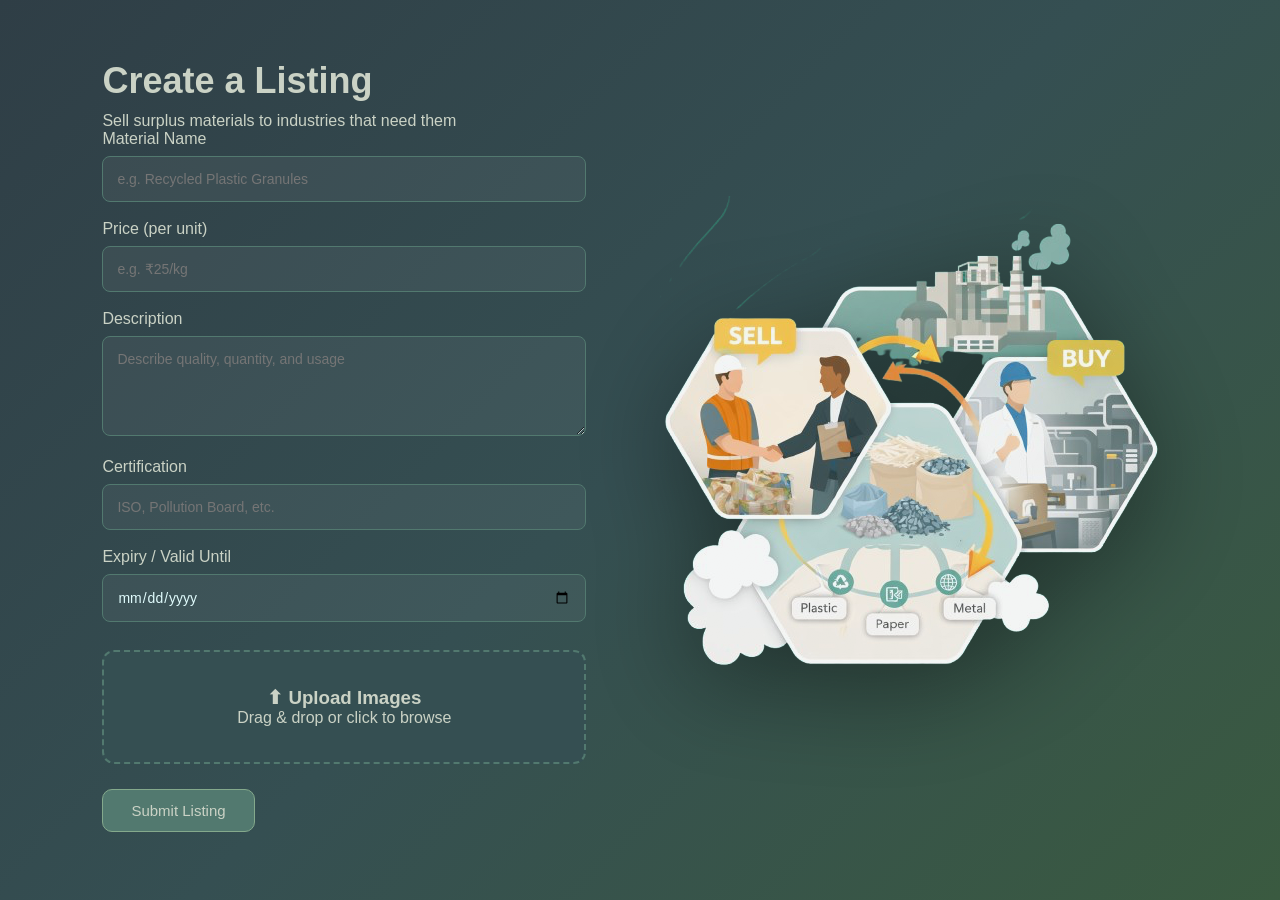
==== index.html @ 097c0a7c "Add files via upload" ====
<!DOCTYPE html>
<html lang="en">
<head>
    <meta charset="UTF-8">
    <title>Create Listing</title>
    <link rel="stylesheet" href="stylesheets.css">
</head>

<body>

    <!-- 🌿 MAIN PAGE LAYOUT STARTS HERE -->
    <div class="container">

        <!-- LEFT SIDE — FORM -->
        <div class="form-section">
            <h1>Create a Listing</h1>
            <p>Sell surplus materials to industries that need them</p>

            <!-- Your existing form fields go here -->
            <label>Material Name</label>
            <input type="text" placeholder="e.g. Recycled Plastic Granules">

            <label>Price (per unit)</label>
            <input type="text" placeholder="e.g. ₹25/kg">

            <label>Description</label>
            <textarea placeholder="Describe quality, quantity, and usage"></textarea>

            <label>Certification</label>
            <input type="text" placeholder="ISO, Pollution Board, etc.">

            <label>Expiry / Valid Until</label>
            <input type="date">

            <div class="upload-box">
                <label for="imageUpload">
                    <h3>⬆ Upload Images</h3>
                    <p>Drag & drop or click to browse</p>
                </label>
                <input type="file" id="imageUpload" multiple>
            </div>

            <button class="submit-btn">Submit Listing</button>

        </div>


        <!-- RIGHT SIDE — ILLUSTRATION -->
        <div class="image-section">
            <img src="graphic.png" alt="Buy and Sell Materials">
        </div>

    </div>
    <!-- 🌿 MAIN PAGE LAYOUT ENDS HERE -->

</body>
</html>
---- stylesheets.css ----
* {
    box-sizing: border-box;
    margin: 0;
    padding: 0;
    font-family: 'Poppins', sans-serif;
}

body {
    margin: 0;
    font-family: 'Poppins', sans-serif;
    background: linear-gradient(135deg, #2F3E46, #354F52, #3A5A40);
    min-height: 100vh;
}


/* SPLIT SCREEN */
.page {
    display: flex;
    height: 100vh;
}
.container {
    display: flex;
    align-items: center;
    justify-content: space-between;
    padding: 60px 8%;
    gap: 40px;
}


/* LEFT SIDE FORM */
.left-panel {
    width: 50%;
    padding: 60px 80px;
    overflow-y: auto;
     background: transparent; /* important */
}

/* RIGHT SIDE IMAGE */
.right-panel {
    width: 50%;
    display: flex;
    justify-content: center;
    align-items: center;
     background: transparent; /* important */
}

.right-panel img {
    max-width: 80%;
    height: auto;
}

/* HEADINGS */
h1 {
    font-size: 36px;
    margin-bottom: 10px;
}

.subtitle {
    font-size: 15px;
    color: #84A98C;
    margin-bottom: 35px;
}

/* FORM */
.form-section {
    width: 45%;
    color: #CAD2C5;
}

.form-section input,
.form-section textarea {
    width: 100%;
    padding: 14px;
    margin-top: 8px;
    margin-bottom: 18px;
    border-radius: 8px;
    border: 1px solid #52796F;
    background: rgba(255,255,255,0.05);
    color: #E0FBFC;
    outline: none;
}


label {
    margin-bottom: 6px;
    font-weight: 500;
}

input,
textarea {
    padding: 12px;
    border-radius: 8px;
    border: 1px solid #52796F;
    background: #2F3E46;
    color: #CAD2C5;
    font-size: 14px;
}

textarea {
    min-height: 100px;
}

input:focus,
textarea:focus {
    border-color: #84A98C;
    outline: none;
}

/* UPLOAD BOX */
.upload-box {
    margin-top: 10px;
    border: 2px dashed #52796F;
    border-radius: 12px;
    padding: 35px;
    text-align: center;
    cursor: pointer;
    background: #354F52;
    position: relative;
}

.upload-box input[type="file"] {
    display: none; /* THIS removes the broken browser UI */
}

.upload-box .arrow {
    font-size: 28px;
    color: #84A98C;
    margin-bottom: 6px;
}


.arrow {
    font-size: 32px;
    margin-bottom: 6px;
    color: #84A98C;
}

.upload-box input {
    display: none;
}

/* BUTTON */
.submit-btn {
    margin-top: 20px;
    padding: 8px 20px;
    border-radius: 6px;
    border: 1px solid #84A98C;
    background: transparent;
    color: #CAD2C5;
    cursor: pointer;
}

.submit-btn {
    margin-top: 25px;
    padding: 12px 28px;
    background-color: #52796F;
    color: #CAD2C5;
    border: 1px solid #84A98C;
    border-radius: 10px;
    font-size: 15px;
    font-weight: 500;
    cursor: pointer;
    transition: all 0.3s ease;
}

.submit-btn:hover {
    background-color: #354F52;
    border-color: #CAD2C5;
    transform: translateY(-2px);
}

.submit-btn:active {
    transform: translateY(0);
}

.image-section {
    width: 50%;
    display: flex;
    justify-content: center;
    align-items: center;
}

.image-section img {
    max-width: 100%;
    height: auto;
    filter: drop-shadow(0 25px 50px rgba(0,0,0,0.4));
    opacity: 0.95;
}
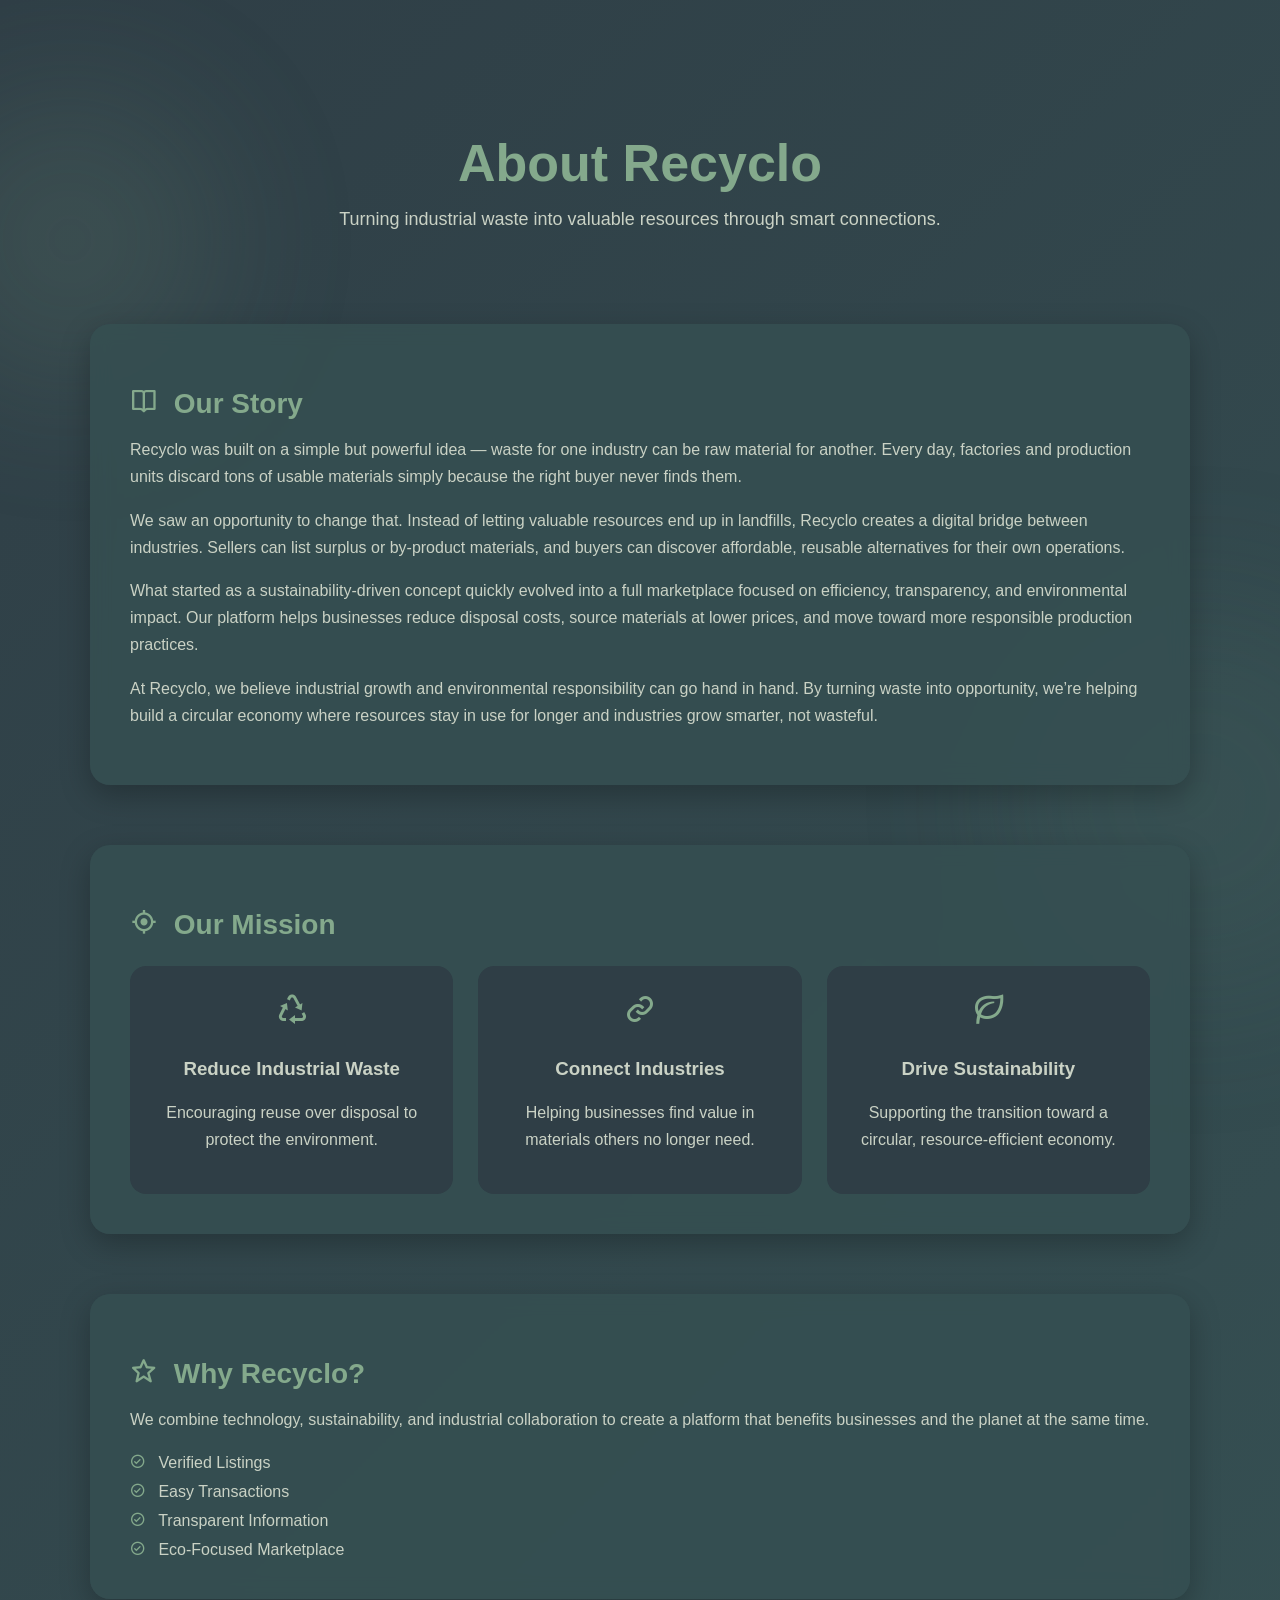
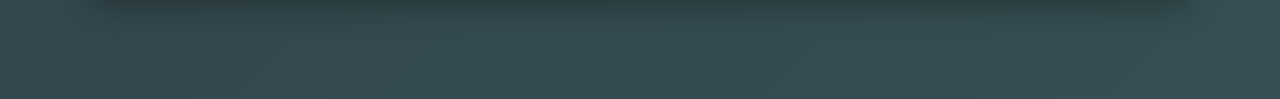
==== commit 3da0b921: "Add files via upload" ====
--- a/index.html
+++ b/index.html
@@ -2,56 +2,106 @@
 <html lang="en">
 <head>
     <meta charset="UTF-8">
-    <title>Create Listing</title>
-    <link rel="stylesheet" href="stylesheets.css">
+    <title>About Us | Recyclo</title>
+    <meta name="viewport" content="width=device-width, initial-scale=1.0">
+
+    <!-- Icons -->
+    <link href="https://unpkg.com/boxicons@2.1.4/css/boxicons.min.css" rel="stylesheet">
+
+    <!-- CSS -->
+    <link rel="stylesheet" href="stylesheet.css">
 </head>
 
 <body>
 
-    <!-- 🌿 MAIN PAGE LAYOUT STARTS HERE -->
-    <div class="container">
+    <!-- Floating Background Shapes -->
+    <div class="bg-shape shape1"></div>
+    <div class="bg-shape shape2"></div>
 
-        <!-- LEFT SIDE — FORM -->
-        <div class="form-section">
-            <h1>Create a Listing</h1>
-            <p>Sell surplus materials to industries that need them</p>
+    <!-- HERO -->
+    <section class="about-hero">
+        <h1>About Recyclo</h1>
+        <p>Turning industrial waste into valuable resources through smart connections.</p>
+    </section>
 
-            <!-- Your existing form fields go here -->
-            <label>Material Name</label>
-            <input type="text" placeholder="e.g. Recycled Plastic Granules">
+    <!-- MAIN CONTENT -->
+    <div class="about-container">
 
-            <label>Price (per unit)</label>
-            <input type="text" placeholder="e.g. ₹25/kg">
+        <!-- OUR STORY -->
+        <div class="about-section fade-in">
+    <h2><i class='bx bx-book-open'></i> Our Story</h2>
 
-            <label>Description</label>
-            <textarea placeholder="Describe quality, quantity, and usage"></textarea>
+    <p>
+        Recyclo was built on a simple but powerful idea — waste for one industry can 
+        be raw material for another. Every day, factories and production units discard 
+        tons of usable materials simply because the right buyer never finds them.
+    </p>
 
-            <label>Certification</label>
-            <input type="text" placeholder="ISO, Pollution Board, etc.">
+    <p>
+        We saw an opportunity to change that. Instead of letting valuable resources 
+        end up in landfills, Recyclo creates a digital bridge between industries. 
+        Sellers can list surplus or by-product materials, and buyers can discover 
+        affordable, reusable alternatives for their own operations.
+    </p>
 
-            <label>Expiry / Valid Until</label>
-            <input type="date">
+    <p>
+        What started as a sustainability-driven concept quickly evolved into a 
+        full marketplace focused on efficiency, transparency, and environmental impact. 
+        Our platform helps businesses reduce disposal costs, source materials at lower 
+        prices, and move toward more responsible production practices.
+    </p>
 
-            <div class="upload-box">
-                <label for="imageUpload">
-                    <h3>⬆ Upload Images</h3>
-                    <p>Drag & drop or click to browse</p>
-                </label>
-                <input type="file" id="imageUpload" multiple>
+    <p>
+        At Recyclo, we believe industrial growth and environmental responsibility 
+        can go hand in hand. By turning waste into opportunity, we’re helping build 
+        a circular economy where resources stay in use for longer and industries 
+        grow smarter, not wasteful.
+    </p>
+</div>
+
+
+        <!-- OUR MISSION -->
+        <div class="about-section fade-in delay">
+            <h2><i class='bx bx-target-lock'></i> Our Mission</h2>
+
+            <div class="mission-grid">
+                <div class="mission-card">
+                    <i class='bx bx-recycle'></i>
+                    <h3>Reduce Industrial Waste</h3>
+                    <p>Encouraging reuse over disposal to protect the environment.</p>
+                </div>
+
+                <div class="mission-card">
+                    <i class='bx bx-link'></i>
+                    <h3>Connect Industries</h3>
+                    <p>Helping businesses find value in materials others no longer need.</p>
+                </div>
+
+                <div class="mission-card">
+                    <i class='bx bx-leaf'></i>
+                    <h3>Drive Sustainability</h3>
+                    <p>Supporting the transition toward a circular, resource-efficient economy.</p>
+                </div>
             </div>
-
-            <button class="submit-btn">Submit Listing</button>
-
         </div>
 
+        <!-- WHY RECYClO -->
+        <div class="about-section fade-in delay2">
+            <h2><i class='bx bx-star'></i> Why Recyclo?</h2>
+            <p>
+                We combine technology, sustainability, and industrial collaboration to create 
+                a platform that benefits businesses and the planet at the same time.
+            </p>
 
-        <!-- RIGHT SIDE — ILLUSTRATION -->
-        <div class="image-section">
-            <img src="graphic.png" alt="Buy and Sell Materials">
+            <div class="features">
+                <div><i class='bx bx-check-circle'></i> Verified Listings</div>
+                <div><i class='bx bx-check-circle'></i> Easy Transactions</div>
+                <div><i class='bx bx-check-circle'></i> Transparent Information</div>
+                <div><i class='bx bx-check-circle'></i> Eco-Focused Marketplace</div>
+            </div>
         </div>
 
     </div>
-    <!-- 🌿 MAIN PAGE LAYOUT ENDS HERE -->
 
 </body>
 </html>
--- a/stylesheet.css
+++ b/stylesheet.css
@@ -0,0 +1,165 @@
+body {
+    margin: 0;
+    font-family: 'Segoe UI', sans-serif;
+    background: linear-gradient(135deg, #2F3E46, #354F52);
+    color: #CAD2C5;
+    overflow-x: hidden;
+}
+
+/* FLOATING BACKGROUND SHAPES */
+.bg-shape {
+    position: fixed;
+    border-radius: 50%;
+    filter: blur(80px);
+    opacity: 0.15;
+    z-index: 0;
+    animation: float 12s infinite ease-in-out alternate;
+}
+
+.shape1 {
+    width: 300px;
+    height: 300px;
+    background: #84A98C;
+    top: 10%;
+    left: -80px;
+}
+
+.shape2 {
+    width: 400px;
+    height: 400px;
+    background: #52796F;
+    bottom: -100px;
+    right: -120px;
+    animation-delay: 4s;
+}
+
+@keyframes float {
+    from { transform: translateY(0px); }
+    to { transform: translateY(40px); }
+}
+
+/* HERO */
+.about-hero {
+    text-align: center;
+    padding: 90px 20px 50px;
+    position: relative;
+    z-index: 1;
+}
+
+.about-hero h1 {
+    font-size: 52px;
+    color: #84A98C;
+    margin-bottom: 12px;
+}
+
+.about-hero p {
+    font-size: 18px;
+    max-width: 700px;
+    margin: auto;
+    line-height: 1.6;
+}
+
+/* CONTAINER */
+.about-container {
+    max-width: 1100px;
+    margin: auto;
+    padding: 40px 20px 100px;
+    display: grid;
+    gap: 60px;
+    position: relative;
+    z-index: 1;
+}
+
+/* SECTIONS */
+.about-section {
+    background-color: rgba(53, 79, 82, 0.85);
+    padding: 40px;
+    border-radius: 20px;
+    box-shadow: 0 10px 30px rgba(0,0,0,0.25);
+    backdrop-filter: blur(10px);
+    transition: transform 0.3s ease, box-shadow 0.3s ease;
+}
+
+.about-section:hover {
+    transform: translateY(-5px);
+    box-shadow: 0 15px 40px rgba(0,0,0,0.35);
+}
+
+.about-section h2 {
+    color: #84A98C;
+    margin-bottom: 15px;
+    font-size: 28px;
+}
+
+.about-section h2 i {
+    margin-right: 8px;
+}
+
+.about-section p {
+    line-height: 1.7;
+    font-size: 16px;
+}
+
+/* MISSION GRID */
+.mission-grid {
+    display: grid;
+    grid-template-columns: repeat(3, 1fr);
+    gap: 25px;
+    margin-top: 25px;
+}
+
+.mission-card {
+    background: #2F3E46;
+    padding: 25px;
+    border-radius: 16px;
+    text-align: center;
+    transition: transform 0.25s ease, box-shadow 0.25s ease;
+}
+
+.mission-card:hover {
+    transform: translateY(-6px);
+    box-shadow: 0 10px 25px rgba(0,0,0,0.3);
+}
+
+.mission-card i {
+    font-size: 36px;
+    color: #84A98C;
+    margin-bottom: 12px;
+}
+
+/* FEATURES LIST */
+.features {
+    margin-top: 20px;
+    display: grid;
+    gap: 10px;
+    font-size: 16px;
+}
+
+.features i {
+    color: #84A98C;
+    margin-right: 8px;
+}
+
+/* FADE-IN ANIMATIONS */
+.fade-in {
+    opacity: 0;
+    transform: translateY(30px);
+    animation: fadeInUp 1s forwards;
+}
+
+.delay { animation-delay: 0.3s; }
+.delay2 { animation-delay: 0.6s; }
+
+@keyframes fadeInUp {
+    to {
+        opacity: 1;
+        transform: translateY(0);
+    }
+}
+
+/* RESPONSIVE */
+@media (max-width: 900px) {
+    .mission-grid {
+        grid-template-columns: 1fr;
+    }
+}
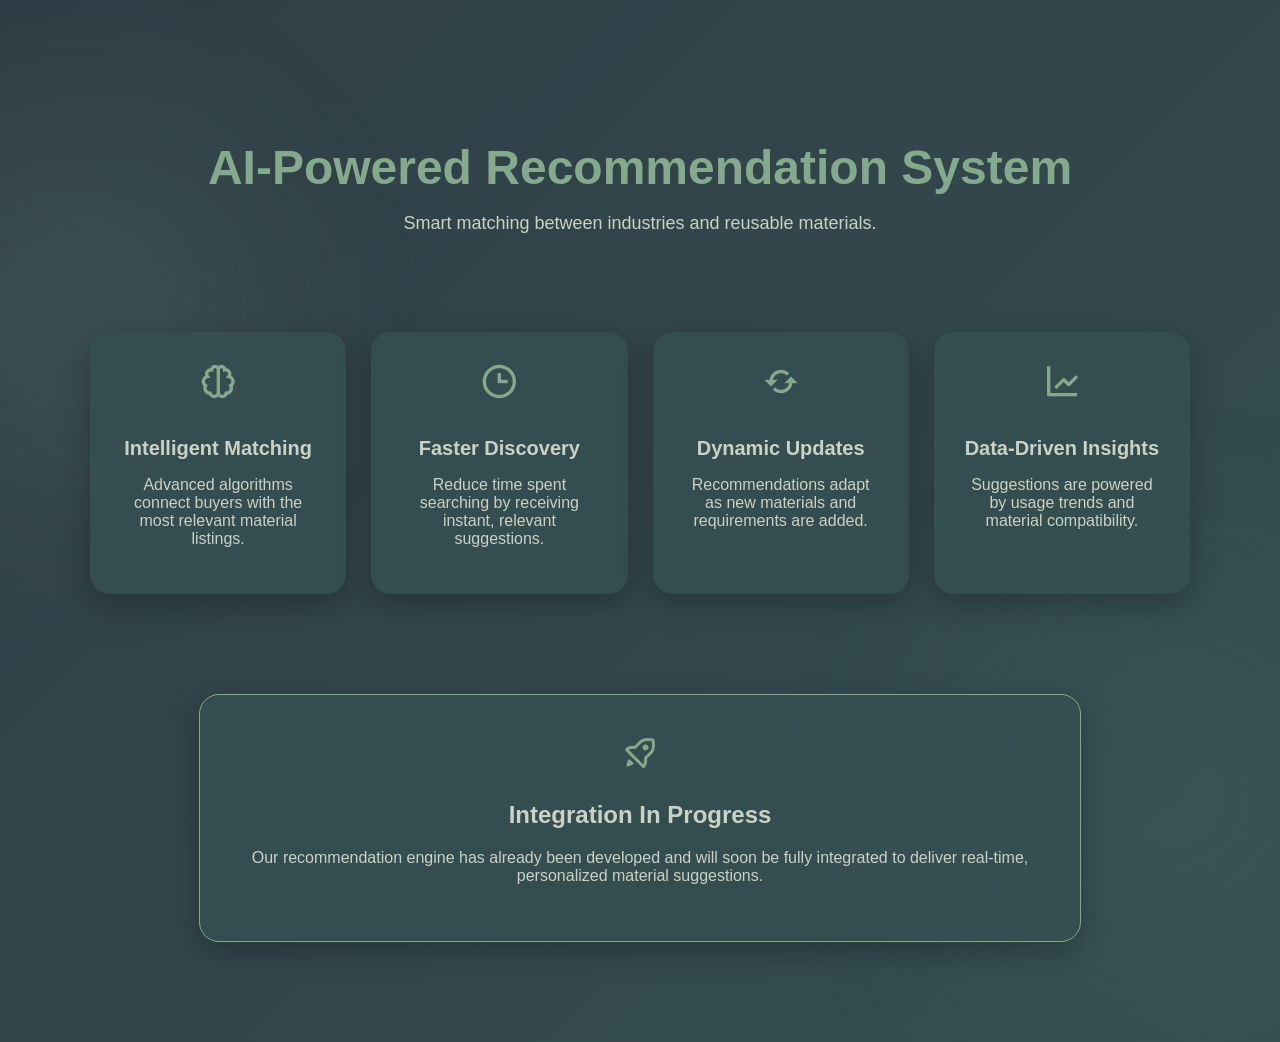
==== commit 6e8c81e3: "Add files via upload" ====
--- a/index.html
+++ b/index.html
@@ -2,106 +2,62 @@
 <html lang="en">
 <head>
     <meta charset="UTF-8">
-    <title>About Us | Recyclo</title>
+    <title>Recommendation System | Recyclo</title>
     <meta name="viewport" content="width=device-width, initial-scale=1.0">
 
-    <!-- Icons -->
     <link href="https://unpkg.com/boxicons@2.1.4/css/boxicons.min.css" rel="stylesheet">
-
-    <!-- CSS -->
     <link rel="stylesheet" href="stylesheet.css">
 </head>
-
 <body>
 
-    <!-- Floating Background Shapes -->
-    <div class="bg-shape shape1"></div>
-    <div class="bg-shape shape2"></div>
+    <!-- Background Glow -->
+    <div class="bg-glow glow1"></div>
+    <div class="bg-glow glow2"></div>
 
     <!-- HERO -->
-    <section class="about-hero">
-        <h1>About Recyclo</h1>
-        <p>Turning industrial waste into valuable resources through smart connections.</p>
+    <section class="rec-hero">
+        <h1>AI-Powered Recommendation System</h1>
+        <p>Smart matching between industries and reusable materials.</p>
     </section>
 
-    <!-- MAIN CONTENT -->
-    <div class="about-container">
+    <!-- FEATURE SHOWCASE -->
+    <section class="rec-features">
 
-        <!-- OUR STORY -->
-        <div class="about-section fade-in">
-    <h2><i class='bx bx-book-open'></i> Our Story</h2>
-
-    <p>
-        Recyclo was built on a simple but powerful idea — waste for one industry can 
-        be raw material for another. Every day, factories and production units discard 
-        tons of usable materials simply because the right buyer never finds them.
-    </p>
-
-    <p>
-        We saw an opportunity to change that. Instead of letting valuable resources 
-        end up in landfills, Recyclo creates a digital bridge between industries. 
-        Sellers can list surplus or by-product materials, and buyers can discover 
-        affordable, reusable alternatives for their own operations.
-    </p>
-
-    <p>
-        What started as a sustainability-driven concept quickly evolved into a 
-        full marketplace focused on efficiency, transparency, and environmental impact. 
-        Our platform helps businesses reduce disposal costs, source materials at lower 
-        prices, and move toward more responsible production practices.
-    </p>
-
-    <p>
-        At Recyclo, we believe industrial growth and environmental responsibility 
-        can go hand in hand. By turning waste into opportunity, we’re helping build 
-        a circular economy where resources stay in use for longer and industries 
-        grow smarter, not wasteful.
-    </p>
-</div>
-
-
-        <!-- OUR MISSION -->
-        <div class="about-section fade-in delay">
-            <h2><i class='bx bx-target-lock'></i> Our Mission</h2>
-
-            <div class="mission-grid">
-                <div class="mission-card">
-                    <i class='bx bx-recycle'></i>
-                    <h3>Reduce Industrial Waste</h3>
-                    <p>Encouraging reuse over disposal to protect the environment.</p>
-                </div>
-
-                <div class="mission-card">
-                    <i class='bx bx-link'></i>
-                    <h3>Connect Industries</h3>
-                    <p>Helping businesses find value in materials others no longer need.</p>
-                </div>
-
-                <div class="mission-card">
-                    <i class='bx bx-leaf'></i>
-                    <h3>Drive Sustainability</h3>
-                    <p>Supporting the transition toward a circular, resource-efficient economy.</p>
-                </div>
-            </div>
+        <div class="feature-card">
+            <i class='bx bx-brain'></i>
+            <h3>Intelligent Matching</h3>
+            <p>Advanced algorithms connect buyers with the most relevant material listings.</p>
         </div>
 
-        <!-- WHY RECYClO -->
-        <div class="about-section fade-in delay2">
-            <h2><i class='bx bx-star'></i> Why Recyclo?</h2>
-            <p>
-                We combine technology, sustainability, and industrial collaboration to create 
-                a platform that benefits businesses and the planet at the same time.
-            </p>
-
-            <div class="features">
-                <div><i class='bx bx-check-circle'></i> Verified Listings</div>
-                <div><i class='bx bx-check-circle'></i> Easy Transactions</div>
-                <div><i class='bx bx-check-circle'></i> Transparent Information</div>
-                <div><i class='bx bx-check-circle'></i> Eco-Focused Marketplace</div>
-            </div>
+        <div class="feature-card">
+            <i class='bx bx-time'></i>
+            <h3>Faster Discovery</h3>
+            <p>Reduce time spent searching by receiving instant, relevant suggestions.</p>
         </div>
 
-    </div>
+        <div class="feature-card">
+            <i class='bx bx-refresh'></i>
+            <h3>Dynamic Updates</h3>
+            <p>Recommendations adapt as new materials and requirements are added.</p>
+        </div>
+
+        <div class="feature-card">
+            <i class='bx bx-line-chart'></i>
+            <h3>Data-Driven Insights</h3>
+            <p>Suggestions are powered by usage trends and material compatibility.</p>
+        </div>
+
+    </section>
+
+    <!-- INTEGRATION NOTE -->
+    <section class="integration-box">
+        <i class='bx bx-rocket'></i>
+        <h2>Integration In Progress</h2>
+        <p>
+            Our recommendation engine has already been developed and will soon be fully
+            integrated to deliver real-time, personalized material suggestions.
+        </p>
+    </section>
 
 </body>
 </html>
--- a/stylesheet.css
+++ b/stylesheet.css
@@ -6,29 +6,29 @@
     overflow-x: hidden;
 }
 
-/* FLOATING BACKGROUND SHAPES */
-.bg-shape {
+/* GLOW BACKGROUND */
+.bg-glow {
     position: fixed;
     border-radius: 50%;
-    filter: blur(80px);
+    filter: blur(100px);
     opacity: 0.15;
     z-index: 0;
-    animation: float 12s infinite ease-in-out alternate;
+    animation: float 14s infinite ease-in-out alternate;
 }
 
-.shape1 {
-    width: 300px;
-    height: 300px;
+.glow1 {
+    width: 350px;
+    height: 350px;
     background: #84A98C;
-    top: 10%;
-    left: -80px;
+    top: 15%;
+    left: -100px;
 }
 
-.shape2 {
-    width: 400px;
-    height: 400px;
+.glow2 {
+    width: 450px;
+    height: 450px;
     background: #52796F;
-    bottom: -100px;
+    bottom: -120px;
     right: -120px;
     animation-delay: 4s;
 }
@@ -39,127 +39,95 @@
 }
 
 /* HERO */
-.about-hero {
+.rec-hero {
     text-align: center;
-    padding: 90px 20px 50px;
+    padding: 100px 20px 60px;
     position: relative;
     z-index: 1;
 }
 
-.about-hero h1 {
-    font-size: 52px;
+.rec-hero h1 {
+    font-size: 48px;
     color: #84A98C;
-    margin-bottom: 12px;
+    margin-bottom: 10px;
 }
 
-.about-hero p {
+.rec-hero p {
     font-size: 18px;
-    max-width: 700px;
-    margin: auto;
-    line-height: 1.6;
 }
 
-/* CONTAINER */
-.about-container {
+/* FEATURES GRID */
+.rec-features {
     max-width: 1100px;
     margin: auto;
-    padding: 40px 20px 100px;
+    padding: 20px;
     display: grid;
-    gap: 60px;
+    grid-template-columns: repeat(4, 1fr);
+    gap: 25px;
     position: relative;
     z-index: 1;
 }
 
-/* SECTIONS */
-.about-section {
-    background-color: rgba(53, 79, 82, 0.85);
-    padding: 40px;
+.feature-card {
+    background: rgba(53, 79, 82, 0.85);
+    padding: 30px;
     border-radius: 20px;
+    text-align: center;
+    backdrop-filter: blur(10px);
     box-shadow: 0 10px 30px rgba(0,0,0,0.25);
-    backdrop-filter: blur(10px);
     transition: transform 0.3s ease, box-shadow 0.3s ease;
 }
 
-.about-section:hover {
-    transform: translateY(-5px);
+.feature-card:hover {
+    transform: translateY(-8px);
     box-shadow: 0 15px 40px rgba(0,0,0,0.35);
 }
 
-.about-section h2 {
+.feature-card i {
+    font-size: 40px;
     color: #84A98C;
     margin-bottom: 15px;
-    font-size: 28px;
 }
 
-.about-section h2 i {
-    margin-right: 8px;
+.feature-card h3 {
+    margin-bottom: 10px;
+    font-size: 20px;
 }
 
-.about-section p {
-    line-height: 1.7;
-    font-size: 16px;
+/* INTEGRATION BOX */
+.integration-box {
+    margin: 80px auto 100px;
+    max-width: 800px;
+    text-align: center;
+    padding: 40px;
+    border-radius: 20px;
+    background: rgba(53, 79, 82, 0.85);
+    border: 1px solid #84A98C;
+    backdrop-filter: blur(10px);
+    box-shadow: 0 10px 30px rgba(0,0,0,0.25);
+    position: relative;
+    z-index: 1;
 }
 
-/* MISSION GRID */
-.mission-grid {
-    display: grid;
-    grid-template-columns: repeat(3, 1fr);
-    gap: 25px;
-    margin-top: 25px;
+.integration-box i {
+    font-size: 36px;
+    color: #84A98C;
+    margin-bottom: 10px;
 }
 
-.mission-card {
-    background: #2F3E46;
-    padding: 25px;
-    border-radius: 16px;
-    text-align: center;
-    transition: transform 0.25s ease, box-shadow 0.25s ease;
-}
-
-.mission-card:hover {
-    transform: translateY(-6px);
-    box-shadow: 0 10px 25px rgba(0,0,0,0.3);
-}
-
-.mission-card i {
-    font-size: 36px;
-    color: #84A98C;
-    margin-bottom: 12px;
-}
-
-/* FEATURES LIST */
-.features {
-    margin-top: 20px;
-    display: grid;
-    gap: 10px;
-    font-size: 16px;
-}
-
-.features i {
-    color: #84A98C;
-    margin-right: 8px;
-}
-
-/* FADE-IN ANIMATIONS */
-.fade-in {
-    opacity: 0;
-    transform: translateY(30px);
-    animation: fadeInUp 1s forwards;
-}
-
-.delay { animation-delay: 0.3s; }
-.delay2 { animation-delay: 0.6s; }
-
-@keyframes fadeInUp {
-    to {
-        opacity: 1;
-        transform: translateY(0);
+/* RESPONSIVE */
+@media (max-width: 1000px) {
+    .rec-features {
+        grid-template-columns: repeat(2, 1fr);
     }
 }
 
-/* RESPONSIVE */
-@media (max-width: 900px) {
-    .mission-grid {
+@media (max-width: 600px) {
+    .rec-features {
         grid-template-columns: 1fr;
     }
+
+    .rec-hero h1 {
+        font-size: 34px;
+    }
 }
